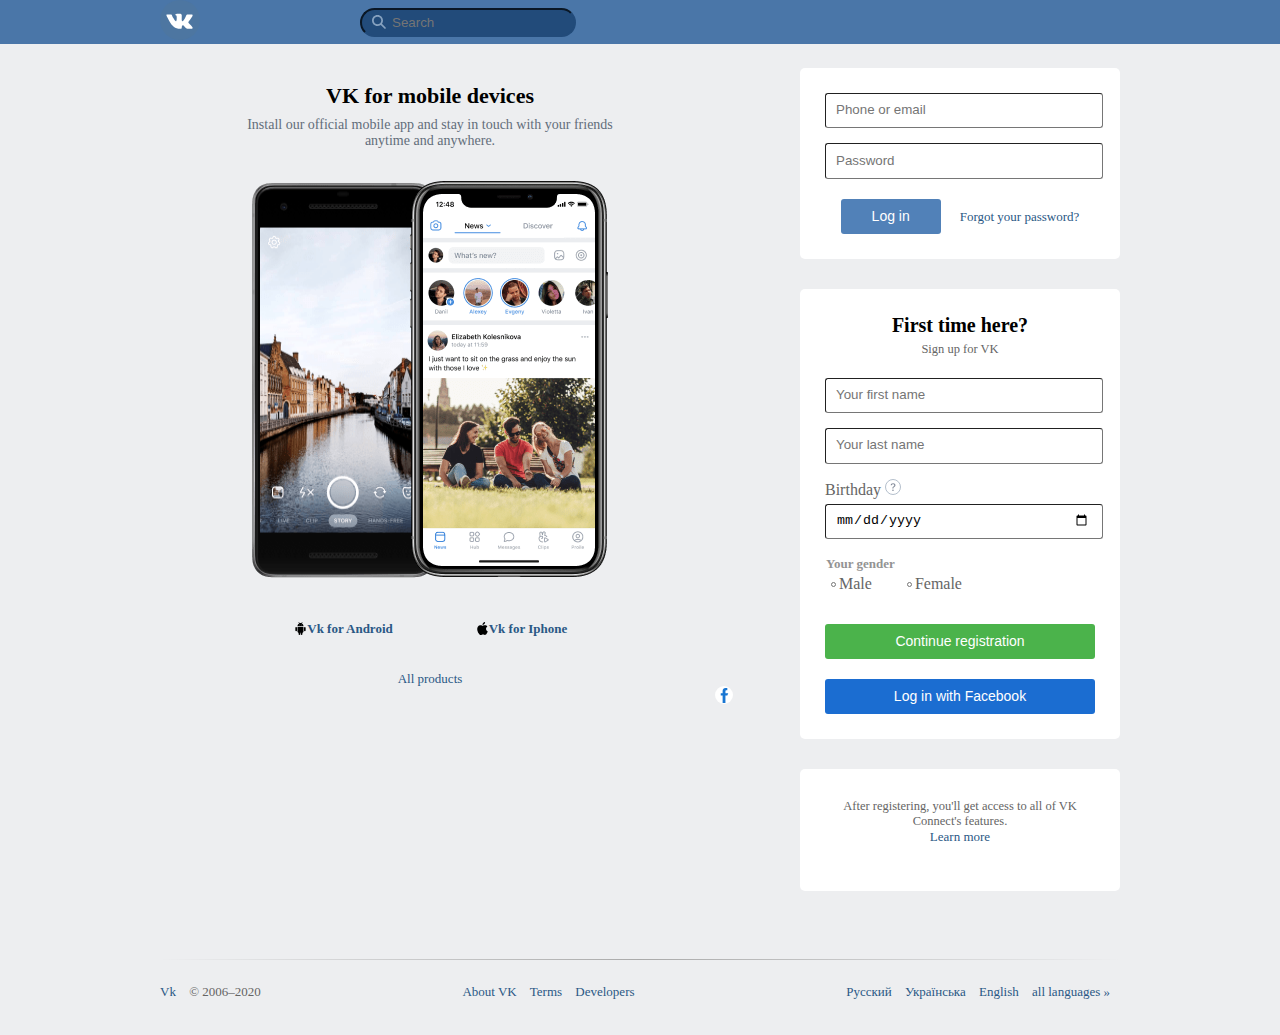
==== index.html @ fb6d56d0 "done" ====
<!DOCTYPE html>
<html lang="en">
<head>
    <link rel="stylesheet" href="style.css">
    <meta charset="UTF-8">
    <meta name="viewport" content="width=device-width, initial-scale=1.0">
    <title>Document</title>
</head>
<body>
    <header>
        <div class="wrap">
            <div id="logo">
                <a href=""></a>
            </div>
            
            <div id="search_div">
                <input id="search" type="" placeholder="Search">
            </div>
        </div>
    </header>
    
    <main>
        <div id="left_side">
            <h1>VK for mobile devices</h1>
            <p>Install our official mobile app and stay in touch with your friends anytime and anywhere.</p>
            <div id="phone_links">
                <a href="">
                    <img id="android" src="images/reg_android_en.png" alt="">
                    <br>
                    <span id="android1">Vk for Android</span>
                </a>
                <a href="">
                    
                    <img id="iphone" src="images/reg_iphone_en.png" alt="">
                    <br>
                    <span id="iphone1">Vk for Iphone</span>
                </a>
            
            </div>
            <a href="">All products</a> 
        </div>
        <div id="right_side">
            <div class="forms">
                <input type="text" placeholder="Phone or email">
                <input type="password" placeholder="Password">
                <button>Log in</button>
                <a href="">Forgot your password?</a>
            </div>
            <div class="forms">
                <h2>First time here?</h2>
                <p>Sign up for VK</p>
                <input type="text" placeholder="Your first name">
                <input type="text" placeholder="Your last name">
                <div id="birthday_hint">
                    Birthday
                    
                    <span id="hidden" data-tooltip="<b>By providing your birthday</b>, your friends will be able to find you more easily and help us select interesting content to recommend to you.<br>You can edit your profile to manage who can view your birthday.">
                        <img src="images/ques.svg" alt="">
                    </span>
             
                </div>
                <input type="date" id="birthday">
                <div id="sex">
                    <span>Your gender</span>
                    <div>
                        <input type="radio" id="male" name="gender" value="male">
                        <label for="male">Male</label><br>
                        <input type="radio" id="female" name="gender" value="female">
                        <label for="female">Female</label><br>
                    </div>
                </div>
                <button type="submit" id="submit">Continue registration</button>
                <div id="facebook_logo"></div>
                <button type="button" id="facebook">Log in with Facebook</button>
                
                
            </div>
            <div class="forms">
                <p>
                    After registering, you'll get access to all of VK Connect's features.
                    <br>
                    <a href="">Learn more</a>
                </p>
                
            </div>
        </div>
    </main>
    
    <footer>
        <hr>
        <div class="wrap">
            <div id="footer1">
                <a href="">Vk</a>
                © 2006–2020
            </div>
            <div id="footer2">
                <a href="">About VK</a>
                <a href="">Terms</a>
                <a href="">Developers</a>
            </div>
            <div id="footer3">
                <a href="">Русский</a>
                <a href="">Українська</a>
                <a href="">English</a>
                <a href="">all languages »</a>
            </div>
            
        </div>
    </footer>
</body>
</html>
---- style.css ----
body{
    color: #656565;
    background-color: #edeef0;
    margin-bottom: 0;
    /* position: relative; */
    display: flex;
    flex-direction: column;

}

header{
    left: 0;
    top: 0;
    position: fixed;
    width: 100%;
    background-color: #4a76a8;

}
header .wrap{
    display: flex;
    width: 960px;
    margin: auto;
}
#logo a{
    display: inline-block;
    width: 50px;
    height: 40px;
    background-image: url(images/vk.svg);
    background-repeat: no-repeat;
}

#search_div{
    margin: auto 0;
    margin-left: 150px;
}

#search_div img{
    translate: 27px;
}
#search{
    background-color: #224b7a;
    background-image: url(images/search.svg);
    background-repeat: no-repeat;
    background-position: 10px;

    border-radius: 30px;
    border-color: #224b7a;

    padding: 0 5px 0 30px;
    height: 25px;

    color:white;
}

#search:focus:placeholder-shown{
    color:transparent;
}

#search:focus{
    background-color: white;
    color:black;
}

main{
    flex: 1 0 auto;
    display: flex;
    width: 960px;
    margin: 30px auto 0;
    /* background-color: yellowgreen; */
    padding-top: 30px;
    
}

#left_side{
    width: 540px;
    margin-right: 100px;
    color: black;
    text-align: center;
}
#left_side h1{
    margin-bottom: 8px;
    font-size: 22px;
}
#left_side p{
    color: #626d7a;
    width: 370px;
    margin: 0 auto;
    font-size: 14px;
}

#phone_links{
    margin-top: 32px;
    margin-bottom: 24px;
    display: flex;
    justify-content: center;
}



#phone_links a{
    display: flex;
    flex-direction: column;
}


#phone_links img{
    height: 100%;
    background-repeat: no-repeat;
    margin-bottom: 20px;
}

#iphone{
    margin-left: -25px;
}

#phone_links span{
    font-weight: 600;
    padding: 7px 16px 8px;
}
#phone_links span:hover{
    background-color: #d5d6d7;
}
#phone_links a:hover{
    text-decoration: none;   
}

#android1::before{
    content: "__";
    color: transparent;
    background-image: url(images/android.svg);
    background-repeat: no-repeat;
    background-position: center;
    background-size: 13px 13px;
}

#iphone1::before{
    content: "__";
    color: transparent;
    background-image: url(images/apple-logo.svg);
    background-repeat: no-repeat;
    background-position: center;
    background-size: 13px 13px;
}
#right_side{
    width: 320px;
}

.forms{
    padding: 25px;
    background-color: white;
    border-radius: 5px;
    margin-bottom: 30px;

    text-align: center;
}

.forms input{
    width: 254.4px;
    height: 19.4px;
    padding: 6px 12px 8px 10px;
    border-radius: 3px;
    border-width: 0.8px;
    margin-bottom: 15px;
    
}

.forms button{
    width: 100px;
    height: 35px;
    padding: 7px 16px 8px;
    margin: 5px 15px 0 0;
    border-width: 0;
    border-radius: 3px;
    font-size: 14px;
    line-height: 20px;
    color: white;
    background-color: #5181b8;
    cursor: pointer;
    
}
.forms button:hover{
    background-color: #84a7cd;
}
#birthday_hint{
    text-align: left;
}

#hidden{
    cursor: pointer;
}

[data-tooltip]{
    position: relative;
    cursor: default;

}

[data-tooltip]::after{
    position: absolute;
    width: 300px;
    
}


#birthday{
    margin-top: 5px;
}

#sex{
    text-align: left;
    margin: 0 0 10px 1px;
}

#sex span{
    font-weight: 600;
    color: #939393;
    font-size: 13px
}

#sex div{
    display: flex;
    padding: auto;
}
#sex input{
    width: 5px;
    cursor: pointer;
}
#sex label{
    margin-right: 30px;
    cursor: pointer;
    display: inline-block;

    padding: 3px 0 0 0;
}


#submit{
    background-color: #4bb34b;
    width: 100%;
}

#facebook{
    width: 100%;
    background-color: #1b6dd1;
    margin-top: 20px;
}

#facebook_logo{
    background-color: white;
    position: absolute;
    top: 686px;
    right: 547px;
    width: 18px;
    height: 18px;
    border-radius: 100px;
    background-image: url(images/facebook.svg);
    background-repeat: no-repeat;
    background-position: center;
    background-size: 15px 15px;
}
#facebook_logo img{
    
    width: 20px;
    height: 20px;
}


footer{
    flex: 0 0 auto;
    width: 960px;
    margin: 30px auto 0;


    /* background-color: aqua; */


}

footer hr{
    border: none;
    height: 1px;
    background: linear-gradient(to right,rgba(170, 170, 170, 0), rgba(170, 170, 170, 1), rgba(170, 170, 170, 0));
}

footer .wrap{
    display: flex;
    justify-content: space-between;
    font-size: 13px;
    margin-bottom: 35px;
    margin-top: 24px;
}

footer a{
    margin-right: 10px;
}

a{
    font-size: 13px;
    text-decoration: none;
    color: #2a5885;
}
a:hover{
    text-decoration: underline;
}
a:visited{
    color: #2a5885;
}

h2{
    color: black;
    margin: 0;
    font-size: 20px;
}

p{
    margin: 5px 0 21px;
    
    font-size: 12.5px;
}
/* body{
    background-color: #edeef0;
}
header{
    background-color: #4a76a8;
    width: 100%;
    position: fixed;
    top: 0; 
    left: 0;
}
header div{
    display: flex;
   
    overflow: hidden;

    width: 960px; 
    height: 45px;
    margin: 0 auto;
    
}

header img {
    margin-left: 15%;
}
header input {
    margin-top: 0.5%;
    margin-left: 15%;
    width: 200px;
    height: 50%;
    border-radius: 25px;
    background-image: url(images/search.svg);
    background-repeat: no-repeat;
    background-position: 5px;
    background-color: #224b7a;
    padding: 50;
    color: white;
}

main{
    display: flex;
    margin: 60px auto;
    width: 960px;
    padding-left: 100px;
}
#left{
    display: grid;
    width: 640px;
    text-align: center;
    align-items: center;
}
#left h2{
    margin-bottom: 10px;
}
.text{
    margin-bottom: 35px;
    
    padding: 0 18%;
    text-align: center;
    font-size: 14px;
    color: #626d7a;
}
.logo a{
    display: inline-block;
    width: 50%;
    height: 500px;
    background-image: url(images/reg_android_en.png);
}    

#right{
    width: 320px;
}



hr{
    width: 960px;
}
footer{
    width: 960px;
    display: flex;
    margin: 0 auto;
    color: #6f7985;
    position: relative;
    margin-bottom: 40px;
    font-size: smaller;
}

footer div a{
    padding-left: 10px;
    text-decoration: none;
}

footer a:hover{
    text-decoration: underline;
}

footer .left{
    position: absolute;
    left: 0;
}


footer .center{
    position: absolute;
    right: 50%;
}

footer .right{
    position: absolute;
    right: 0;
}

footer a{
    color: #2a5885;

} */
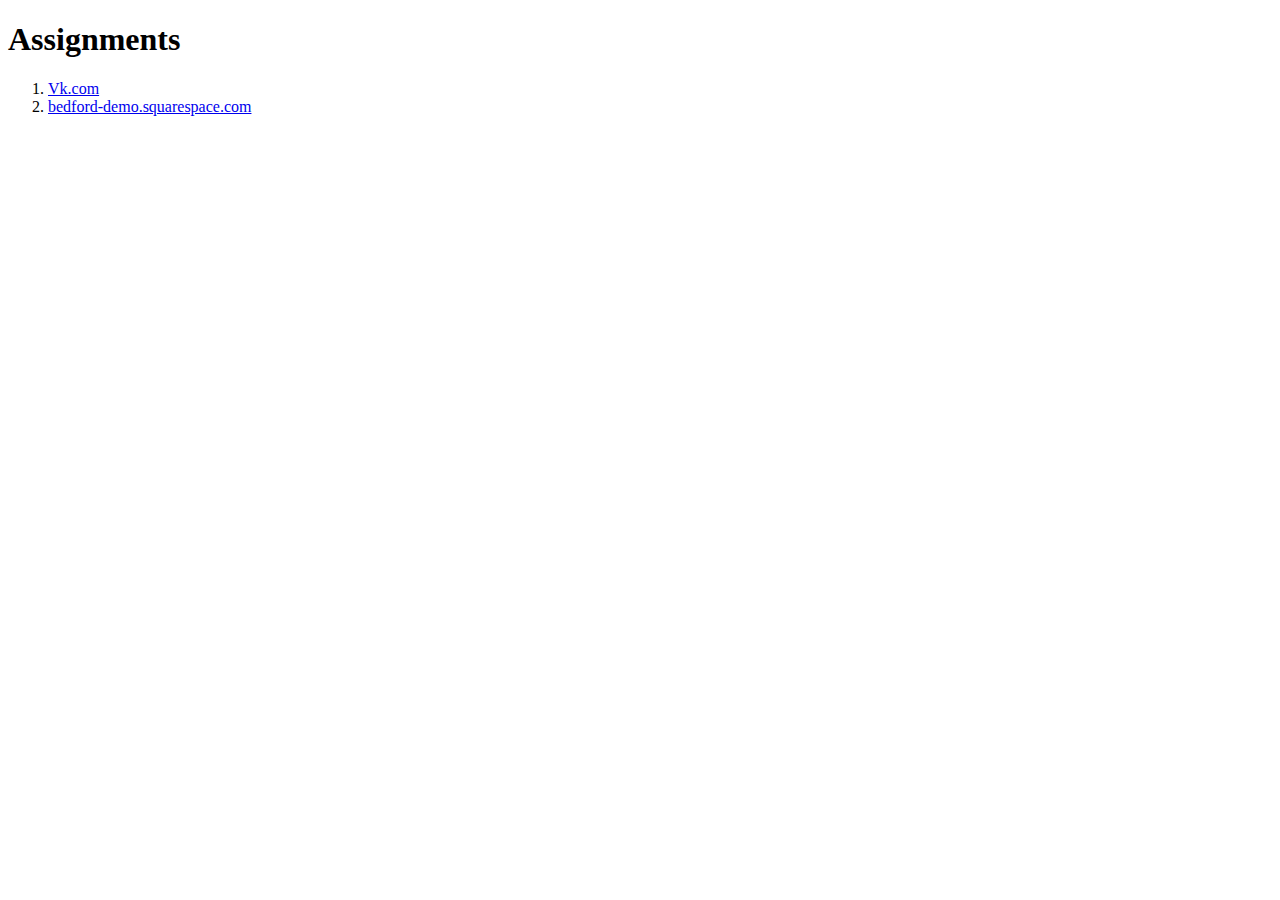
==== commit 42f3e6ad: "Change structure" ====
--- a/index.html
+++ b/index.html
@@ -1,112 +1,21 @@
 <!DOCTYPE html>
 <html lang="en">
 <head>
-    <link rel="stylesheet" href="style.css">
     <meta charset="UTF-8">
     <meta name="viewport" content="width=device-width, initial-scale=1.0">
     <title>Document</title>
 </head>
 <body>
-    <header>
-        <div class="wrap">
-            <div id="logo">
-                <a href=""></a>
-            </div>
-            
-            <div id="search_div">
-                <input id="search" type="" placeholder="Search">
-            </div>
-        </div>
-    </header>
-    
     <main>
-        <div id="left_side">
-            <h1>VK for mobile devices</h1>
-            <p>Install our official mobile app and stay in touch with your friends anytime and anywhere.</p>
-            <div id="phone_links">
-                <a href="">
-                    <img id="android" src="images/reg_android_en.png" alt="">
-                    <br>
-                    <span id="android1">Vk for Android</span>
-                </a>
-                <a href="">
-                    
-                    <img id="iphone" src="images/reg_iphone_en.png" alt="">
-                    <br>
-                    <span id="iphone1">Vk for Iphone</span>
-                </a>
-            
-            </div>
-            <a href="">All products</a> 
-        </div>
-        <div id="right_side">
-            <div class="forms">
-                <input type="text" placeholder="Phone or email">
-                <input type="password" placeholder="Password">
-                <button>Log in</button>
-                <a href="">Forgot your password?</a>
-            </div>
-            <div class="forms">
-                <h2>First time here?</h2>
-                <p>Sign up for VK</p>
-                <input type="text" placeholder="Your first name">
-                <input type="text" placeholder="Your last name">
-                <div id="birthday_hint">
-                    Birthday
-                    
-                    <span id="hidden" data-tooltip="<b>By providing your birthday</b>, your friends will be able to find you more easily and help us select interesting content to recommend to you.<br>You can edit your profile to manage who can view your birthday.">
-                        <img src="images/ques.svg" alt="">
-                    </span>
-             
-                </div>
-                <input type="date" id="birthday">
-                <div id="sex">
-                    <span>Your gender</span>
-                    <div>
-                        <input type="radio" id="male" name="gender" value="male">
-                        <label for="male">Male</label><br>
-                        <input type="radio" id="female" name="gender" value="female">
-                        <label for="female">Female</label><br>
-                    </div>
-                </div>
-                <button type="submit" id="submit">Continue registration</button>
-                <div id="facebook_logo"></div>
-                <button type="button" id="facebook">Log in with Facebook</button>
-                
-                
-            </div>
-            <div class="forms">
-                <p>
-                    After registering, you'll get access to all of VK Connect's features.
-                    <br>
-                    <a href="">Learn more</a>
-                </p>
-                
-            </div>
-        </div>
+        <h1>Assignments</h1>
+        <ol>
+            <li>
+                <a href="/Assignment1/A1.html">Vk.com</a>
+            </li>
+            <li>
+                <a href="/Assignment2/A2.html">bedford-demo.squarespace.com</a>
+            </li>
+        </ol>
     </main>
-    
-    <footer>
-        <hr>
-        <div class="wrap">
-            <div id="footer1">
-                <a href="">Vk</a>
-                © 2006–2020
-            </div>
-            <div id="footer2">
-                <a href="">About VK</a>
-                <a href="">Terms</a>
-                <a href="">Developers</a>
-            </div>
-            <div id="footer3">
-                <a href="">Русский</a>
-                <a href="">Українська</a>
-                <a href="">English</a>
-                <a href="">all languages »</a>
-            </div>
-            
-        </div>
-    </footer>
 </body>
-</html>
-
+</html>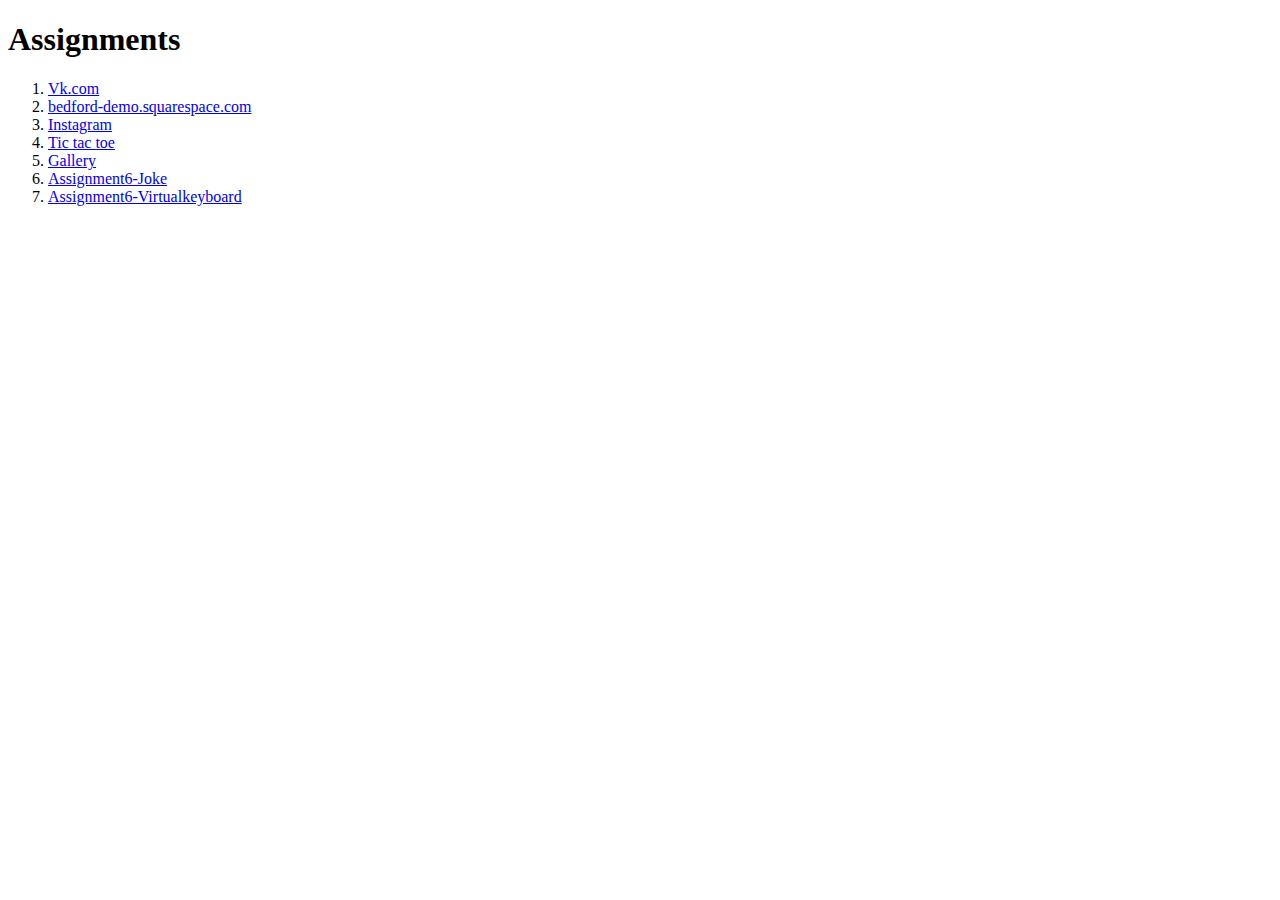
==== commit 333f3ae2: "start bonus assignments" ====
--- a/index.html
+++ b/index.html
@@ -10,10 +10,25 @@
         <h1>Assignments</h1>
         <ol>
             <li>
-                <a href="/Assignment1/A1.html">Vk.com</a>
+                <a href="Assignment1/A1.html">Vk.com</a>
             </li>
             <li>
-                <a href="/Assignment2/A2.html">bedford-demo.squarespace.com</a>
+                <a href="Assignment2/A2.html">bedford-demo.squarespace.com</a>
+            </li>
+            <li>
+                <a href="Assignment3/index.html">Instagram</a>
+            </li>
+            <li>
+                <a href="Assignment4/index.html">Tic tac toe</a>
+            </li>
+            <li>
+                <a href="Assignment5/index.html">Gallery</a>
+            </li>
+            <li>
+                <a href="Assignment6-Joke/index.html">Assignment6-Joke</a>
+            </li>
+            <li>
+                <a href="Assignment6-Virtualkeyboard/index.html">Assignment6-Virtualkeyboard</a>
             </li>
         </ol>
     </main>
